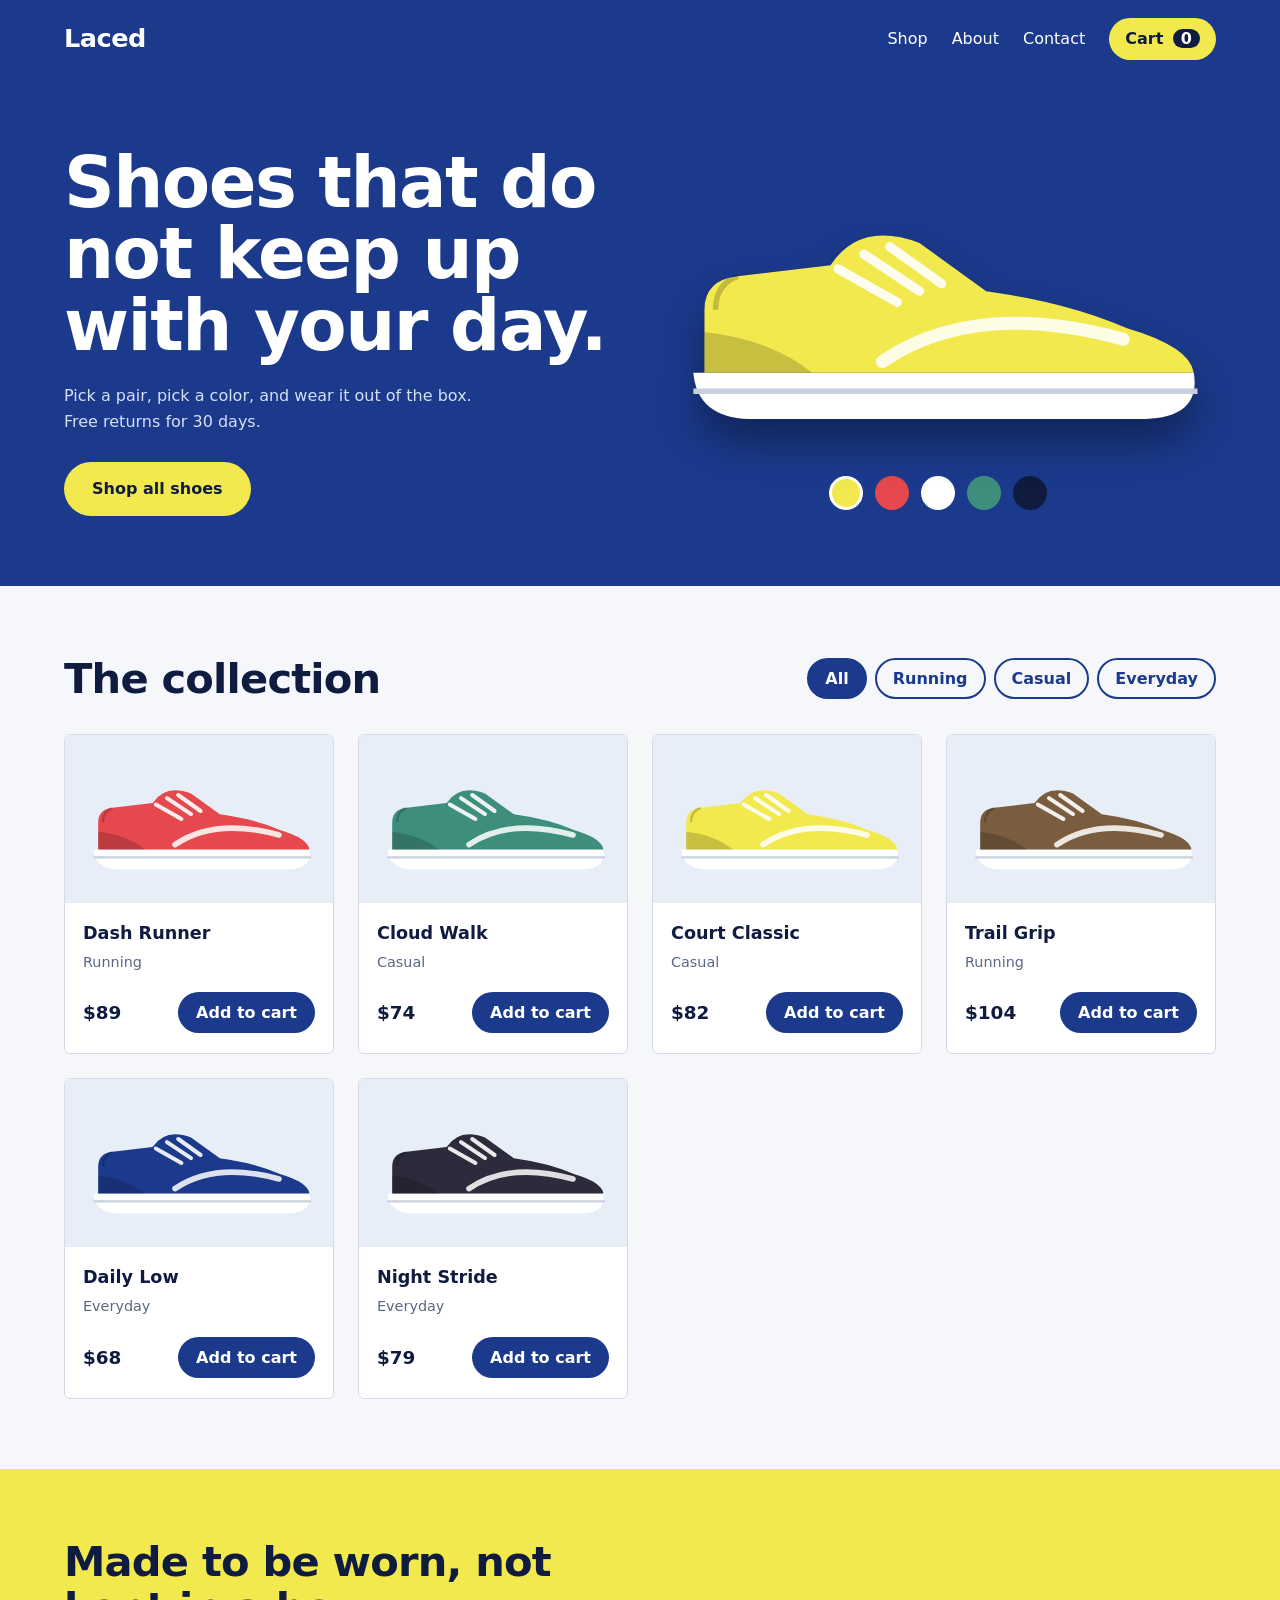
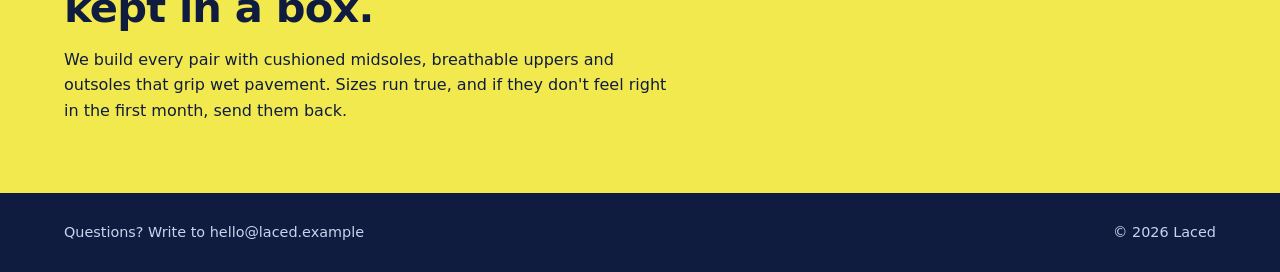
==== index.html @ 73b6bf48 "added" ====
<!DOCTYPE html>
<html lang="en">
<head>
  <meta charset="UTF-8">
  <meta name="viewport" content="width=device-width, initial-scale=1">
  <title>Laced — Shoes for every pace</title>
  <link rel="stylesheet" href="style.css">
</head>
<body>
  <header class="top">
    <a class="logo" href="#">Laced</a>
    <nav>
      <a href="#shop">Shop</a>
      <a href="#about">About</a>
      <a href="#contact">Contact</a>
      <button class="cart" id="cartBtn" aria-label="Cart">Cart <span id="cartCount">0</span></button>
    </nav>
  </header>

  <main>
    <section class="hero">
      <div class="hero-text">
        <h1>Shoes that do not keep up with your day.</h1>
        <p>Pick a pair, pick a color, and wear it out of the box. Free returns for 30 days.</p>
        <a class="btn" href="#shop">Shop all shoes</a>
      </div>
      <div class="hero-shoe">
        <div id="heroShoe" class="shoe-wrap"></div>
        <div class="swatches" id="swatches" aria-label="Choose a color"></div>
      </div>
    </section>

    <section id="shop" class="shop">
      <div class="shop-head">
        <h2>The collection</h2>
        <div class="filters" id="filters"></div>
      </div>
      <div class="grid" id="grid"></div>
    </section>

    <section id="about" class="about">
      <h2>Made to be worn, not kept in a box.</h2>
      <p>We build every pair with cushioned midsoles, breathable uppers and outsoles that grip wet pavement. Sizes run true, and if they don't feel right in the first month, send them back.</p>
    </section>
  </main>

  <footer id="contact">
    <p>Questions? Write to hello@laced.example</p>
    <p>© 2026 Laced</p>
  </footer>

  <div class="toast" id="toast" role="status"></div>
  <script src="script.js"></script>
</body>
</html>
---- style.css ----
:root{
  --cobalt:#1B3A8C; --deep:#0F1C3F; --lemon:#F2E94E; --paper:#F5F7FA; --line:#D5DCE8;
  --font:"Trebuchet MS","Segoe UI",system-ui,sans-serif;
}
*{box-sizing:border-box;margin:0;padding:0}
html{scroll-behavior:smooth}
body{font-family:var(--font);background:var(--paper);color:var(--deep);line-height:1.6}
a{color:inherit}
:focus-visible{outline:3px solid var(--lemon);outline-offset:3px}

.top{display:flex;justify-content:space-between;align-items:center;padding:18px 5vw;background:var(--cobalt);color:#fff;position:sticky;top:0;z-index:10}
.logo{font-size:1.6rem;font-weight:800;text-decoration:none;letter-spacing:-.5px}
nav{display:flex;gap:24px;align-items:center}
nav a{text-decoration:none}
nav a:hover{text-decoration:underline}
.cart{background:var(--lemon);color:var(--deep);border:0;border-radius:99px;padding:8px 16px;font:inherit;font-weight:700;cursor:pointer}
.cart span{background:var(--deep);color:#fff;border-radius:99px;padding:0 8px;margin-left:4px}

.hero{display:grid;grid-template-columns:1fr 1fr;gap:40px;align-items:center;padding:70px 5vw;background:var(--cobalt);color:#fff}
.hero h1{font-size:clamp(2.4rem,5.5vw,4.6rem);line-height:1.02;letter-spacing:-1.5px;margin-bottom:20px}
.hero p{max-width:42ch;margin-bottom:28px;color:#D6E0FA}
.btn{display:inline-block;background:var(--lemon);color:var(--deep);padding:14px 28px;border-radius:99px;font-weight:700;text-decoration:none;transition:transform .15s}
.btn:hover{transform:translateY(-2px)}
.hero-shoe{text-align:center}
.shoe-wrap svg{width:100%;max-width:560px;filter:drop-shadow(0 24px 20px rgba(0,0,0,.35));transition:transform .3s}
.shoe-wrap:hover svg{transform:rotate(-4deg) scale(1.03)}
.swatches{display:flex;gap:12px;justify-content:center;margin-top:18px}
.swatch{width:34px;height:34px;border-radius:50%;border:3px solid transparent;cursor:pointer}
.swatch.on{border-color:#fff}

.shop,.about{padding:70px 5vw}
.shop-head{display:flex;flex-wrap:wrap;justify-content:space-between;align-items:center;gap:16px;margin-bottom:32px}
h2{font-size:clamp(1.7rem,3.4vw,2.6rem);letter-spacing:-.8px;line-height:1.1}
.filters{display:flex;gap:8px;flex-wrap:wrap}
.filters button{border:2px solid var(--cobalt);background:transparent;color:var(--cobalt);padding:6px 16px;border-radius:99px;font:inherit;font-weight:600;cursor:pointer}
.filters button.on{background:var(--cobalt);color:#fff}

.grid{display:grid;grid-template-columns:repeat(auto-fill,minmax(250px,1fr));gap:24px}
.card{background:#fff;border:1px solid var(--line);border-radius:6px;overflow:hidden;display:flex;flex-direction:column}
.card .pic{background:#E8EEF8;padding:20px 14px}
.card .pic svg{width:100%;display:block}
.card .info{padding:16px 18px 20px;display:flex;flex-direction:column;gap:4px;flex:1}
.card h3{font-size:1.1rem}
.card .type{color:#5A6785;font-size:.9rem}
.card .row{display:flex;justify-content:space-between;align-items:center;margin-top:auto;padding-top:14px}
.price{font-weight:800;font-size:1.15rem}
.add{background:var(--cobalt);color:#fff;border:0;border-radius:99px;padding:8px 18px;font:inherit;font-weight:600;cursor:pointer}
.add:hover{background:var(--deep)}

.about{background:var(--lemon);}
.about h2{max-width:20ch;margin-bottom:16px}
.about p{max-width:60ch}

footer{display:flex;justify-content:space-between;flex-wrap:wrap;gap:8px;padding:28px 5vw;background:var(--deep);color:#C9D3EE;font-size:.9rem}

.toast{position:fixed;bottom:24px;left:50%;transform:translate(-50%,80px);background:var(--deep);color:#fff;padding:12px 22px;border-radius:99px;opacity:0;transition:.3s;pointer-events:none}
.toast.show{transform:translate(-50%,0);opacity:1}

@media (max-width:760px){
  .hero{grid-template-columns:1fr;padding:44px 5vw}
  nav{gap:14px;font-size:.9rem}
}
@media (prefers-reduced-motion:reduce){*{transition:none!important;scroll-behavior:auto}}
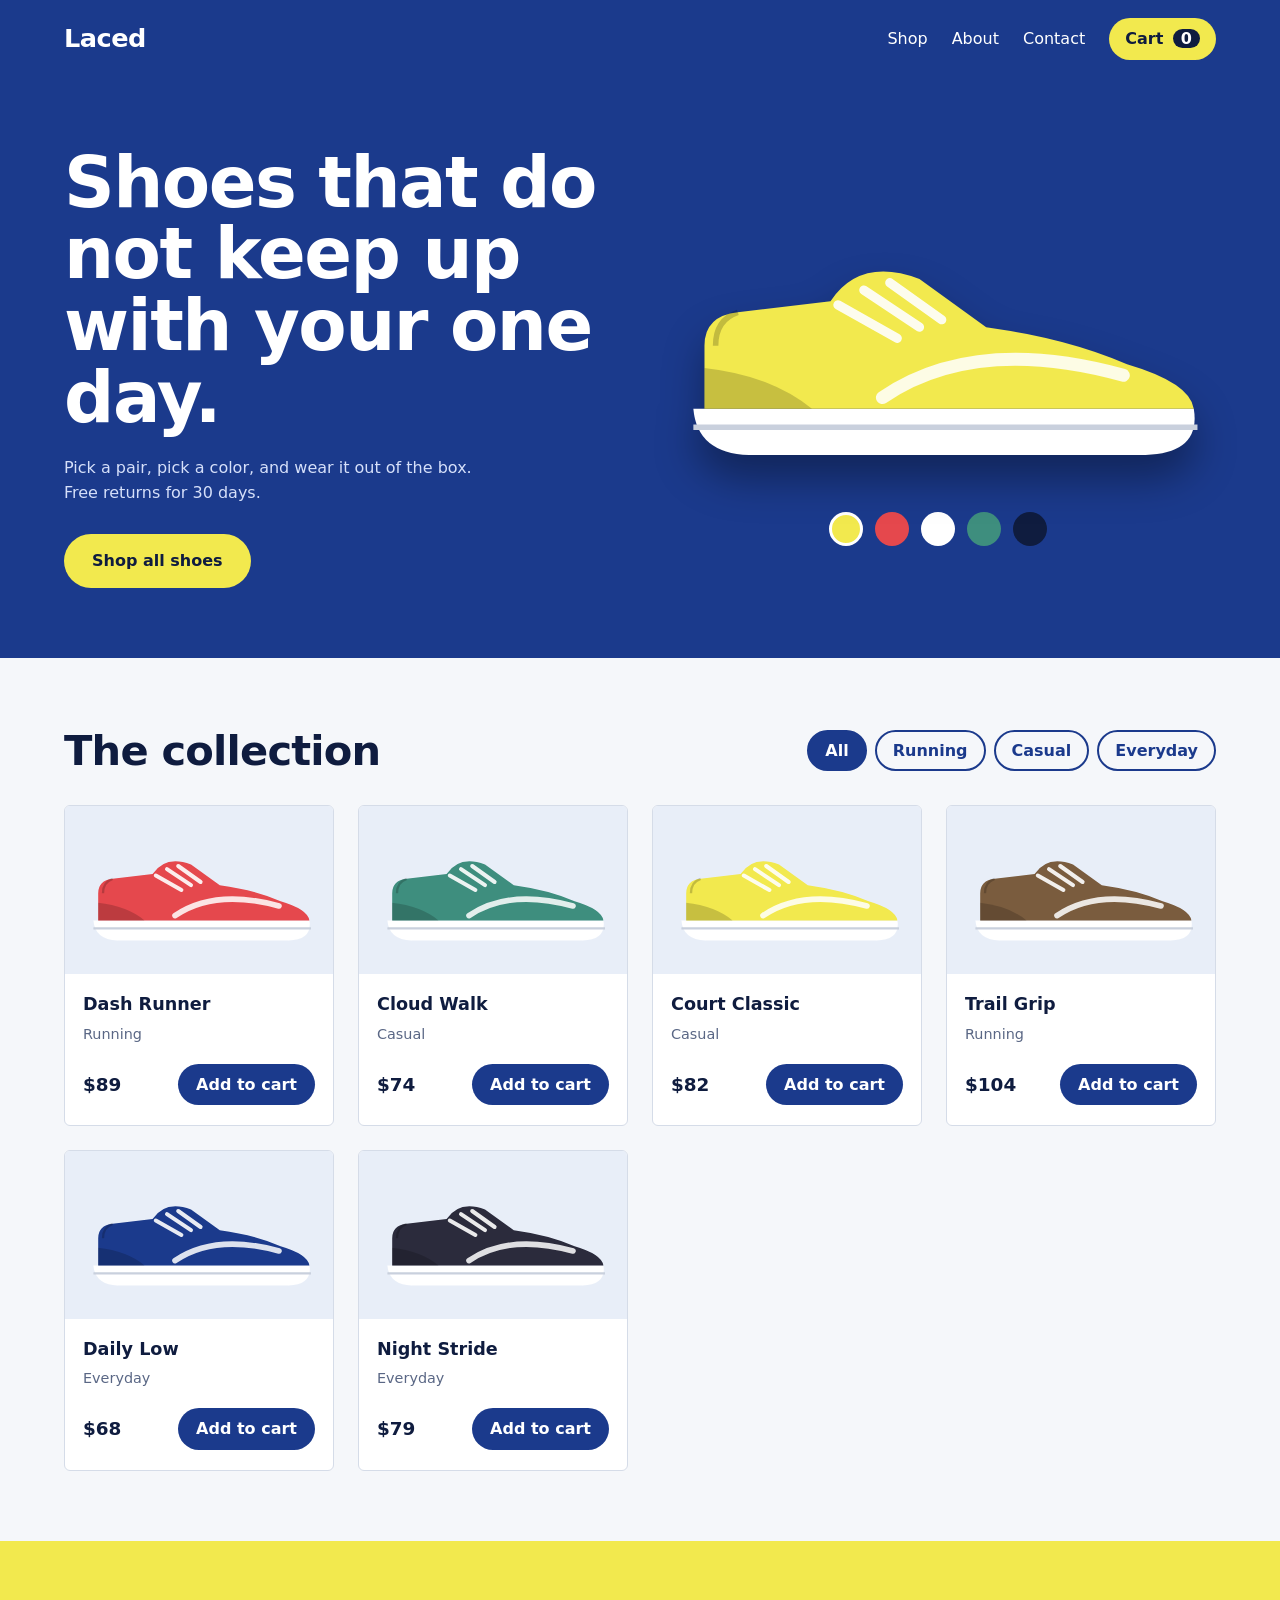
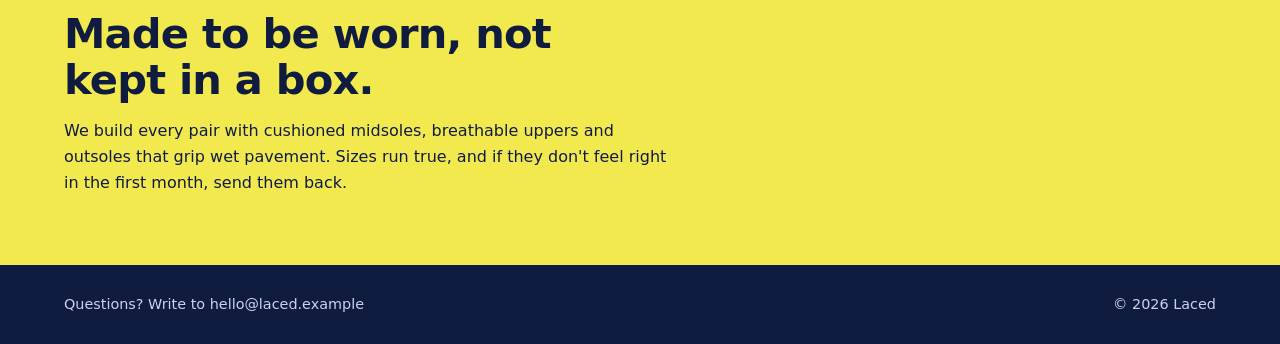
==== commit f04debcc: "footer added" ====
--- a/index.html
+++ b/index.html
@@ -20,9 +20,9 @@
   <main>
     <section class="hero">
       <div class="hero-text">
-        <h1>Shoes that do not keep up with your day.</h1>
+        <h1>Shoes that do not keep up with your one day.</h1>
         <p>Pick a pair, pick a color, and wear it out of the box. Free returns for 30 days.</p>
-        <a class="btn" href="#shop">Shop all shoes</a>
+        <a class="btn" href="login.html">Shop all shoes</a>
       </div>
       <div class="hero-shoe">
         <div id="heroShoe" class="shoe-wrap"></div>
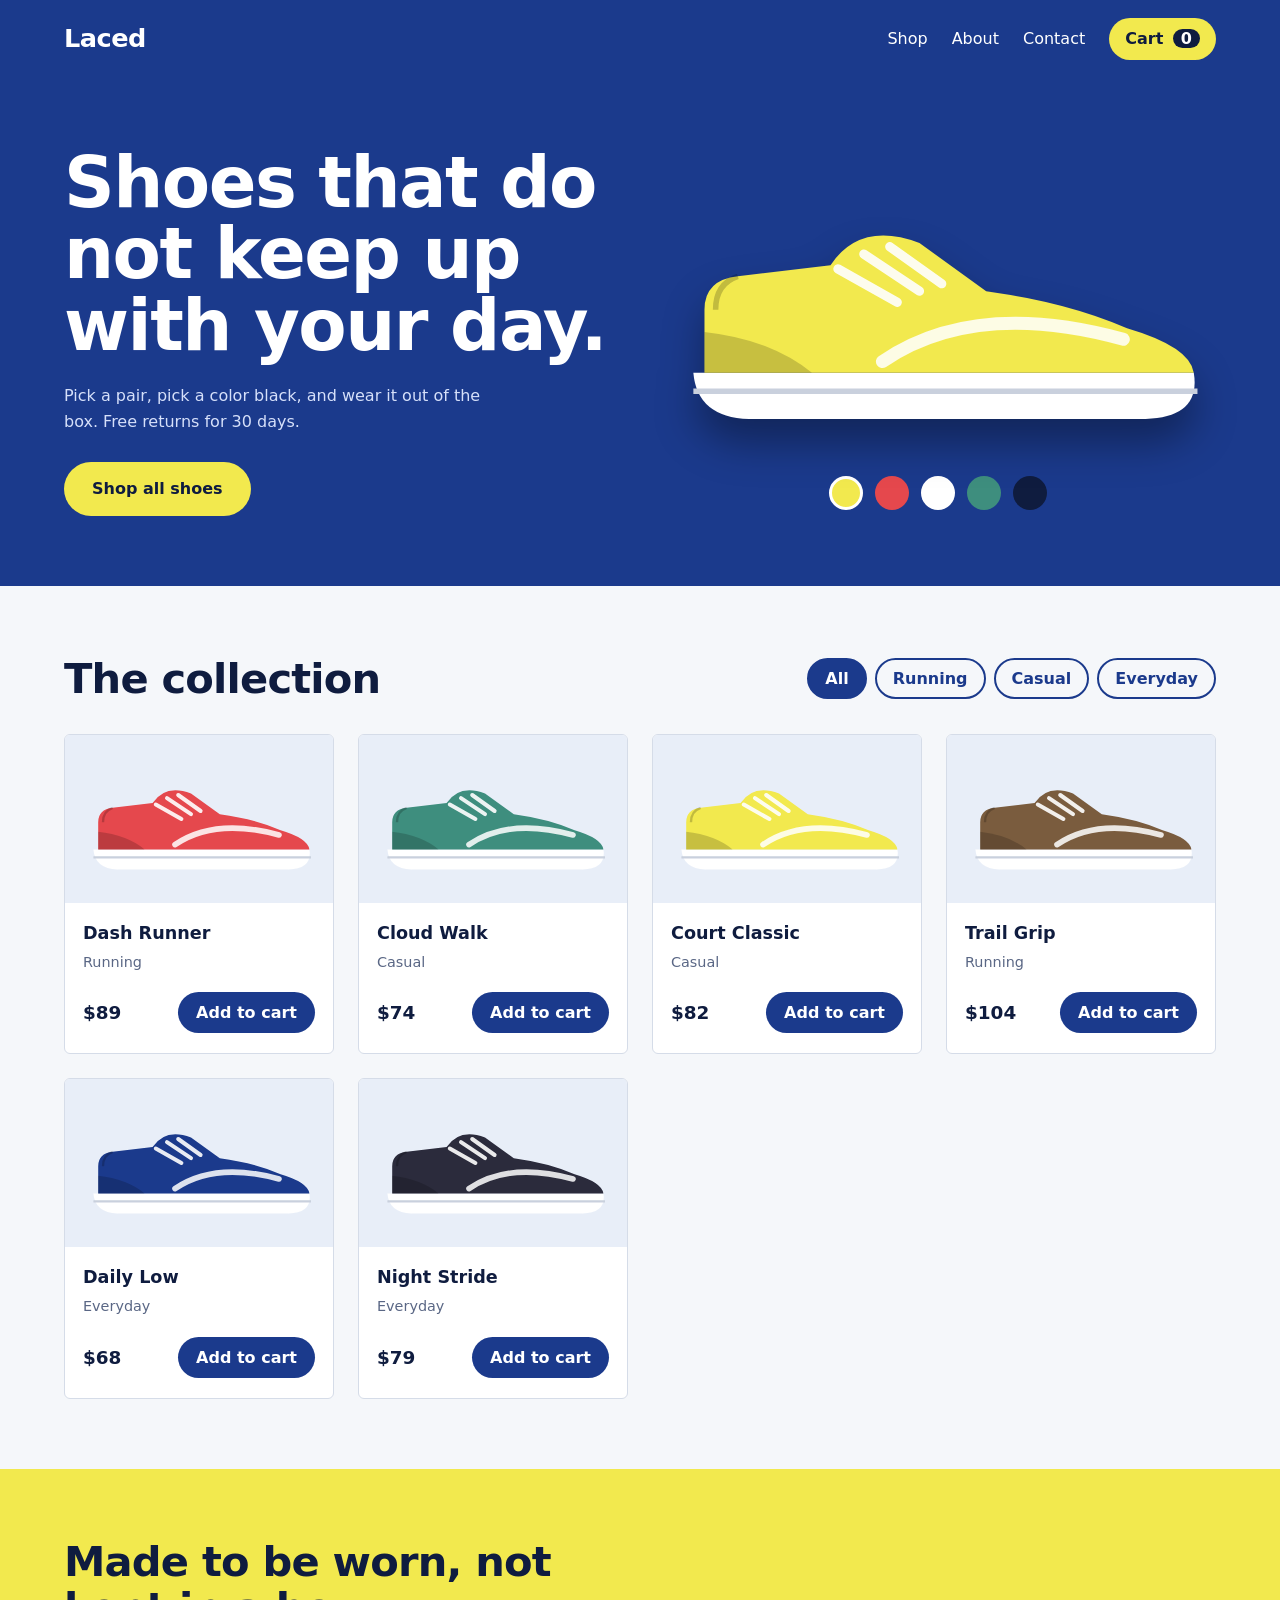
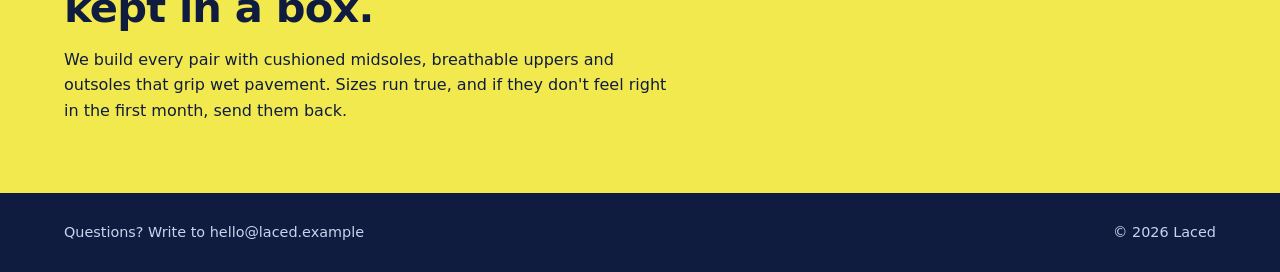
==== commit 0643bd1d: "header added" ====
--- a/index.html
+++ b/index.html
@@ -20,9 +20,9 @@
   <main>
     <section class="hero">
       <div class="hero-text">
-        <h1>Shoes that do not keep up with your one day.</h1>
-        <p>Pick a pair, pick a color, and wear it out of the box. Free returns for 30 days.</p>
-        <a class="btn" href="login.html">Shop all shoes</a>
+        <h1>Shoes that do not keep up with your day.</h1>
+        <p>Pick a pair, pick a color black, and wear it out of the box. Free returns for 30 days.</p>
+        <a class="btn" href="#shop">Shop all shoes</a>
       </div>
       <div class="hero-shoe">
         <div id="heroShoe" class="shoe-wrap"></div>
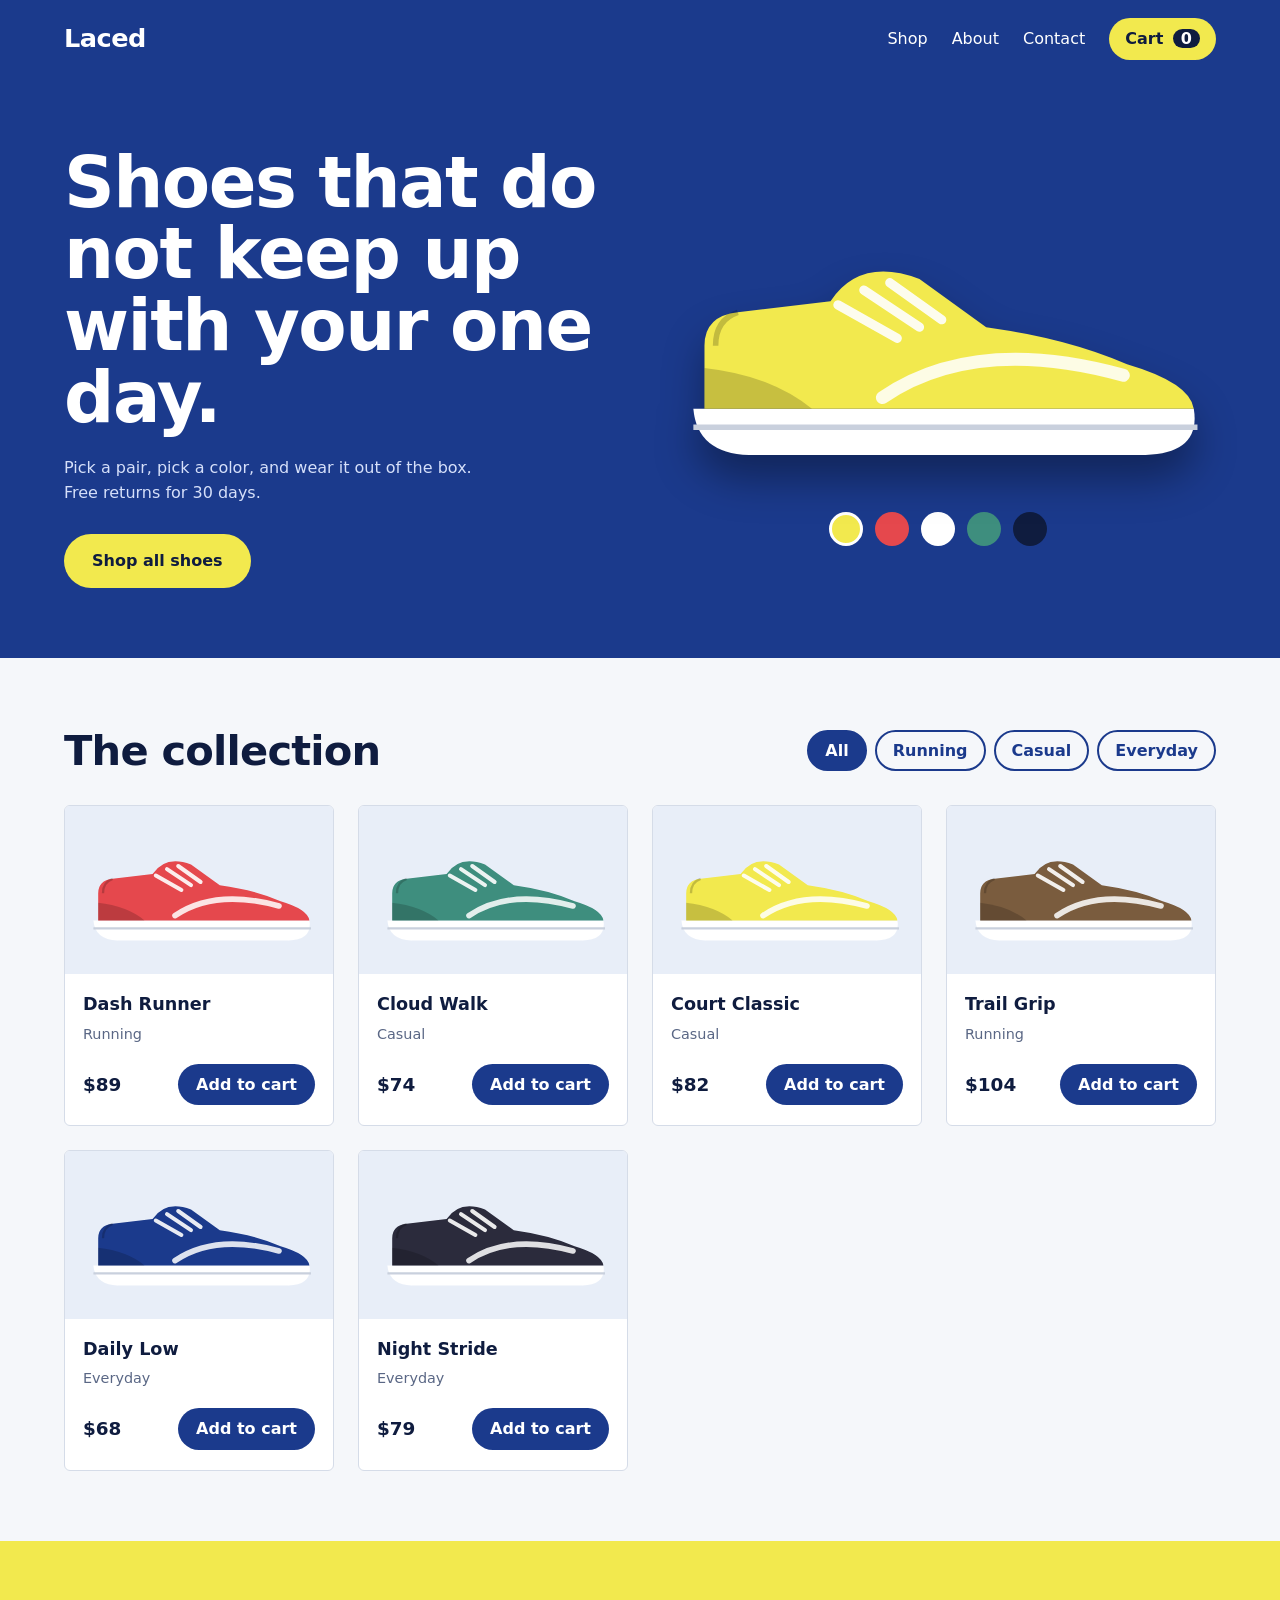
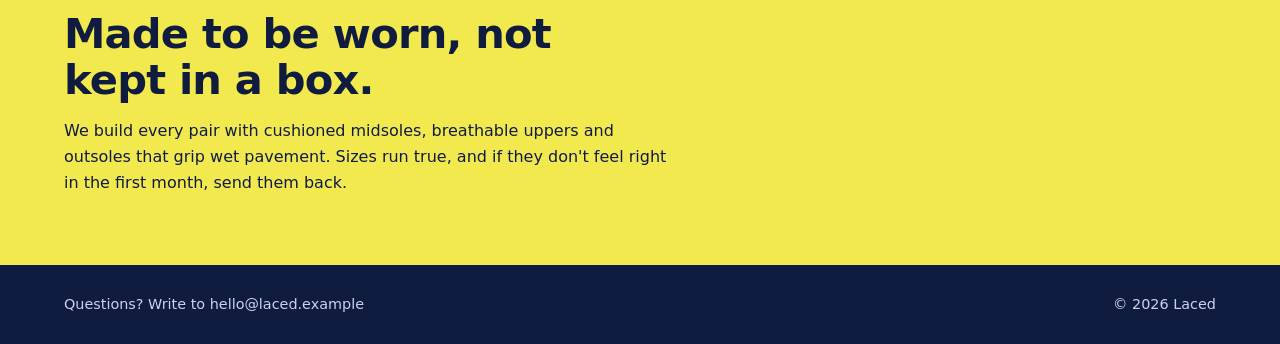
==== commit 59754ff5: "Merge c475126439a82c9b2937af6abd192d37907fc3ed into 3d75505cf2c2132922ad71b6ac9383dcb15b970b" ====
--- a/index.html
+++ b/index.html
@@ -20,9 +20,9 @@
   <main>
     <section class="hero">
       <div class="hero-text">
-        <h1>Shoes that do not keep up with your day.</h1>
-        <p>Pick a pair, pick a color black, and wear it out of the box. Free returns for 30 days.</p>
-        <a class="btn" href="#shop">Shop all shoes</a>
+        <h1>Shoes that do not keep up with your one day.</h1>
+        <p>Pick a pair, pick a color, and wear it out of the box. Free returns for 30 days.</p>
+        <a class="btn" href="login.html">Shop all shoes</a>
       </div>
       <div class="hero-shoe">
         <div id="heroShoe" class="shoe-wrap"></div>
